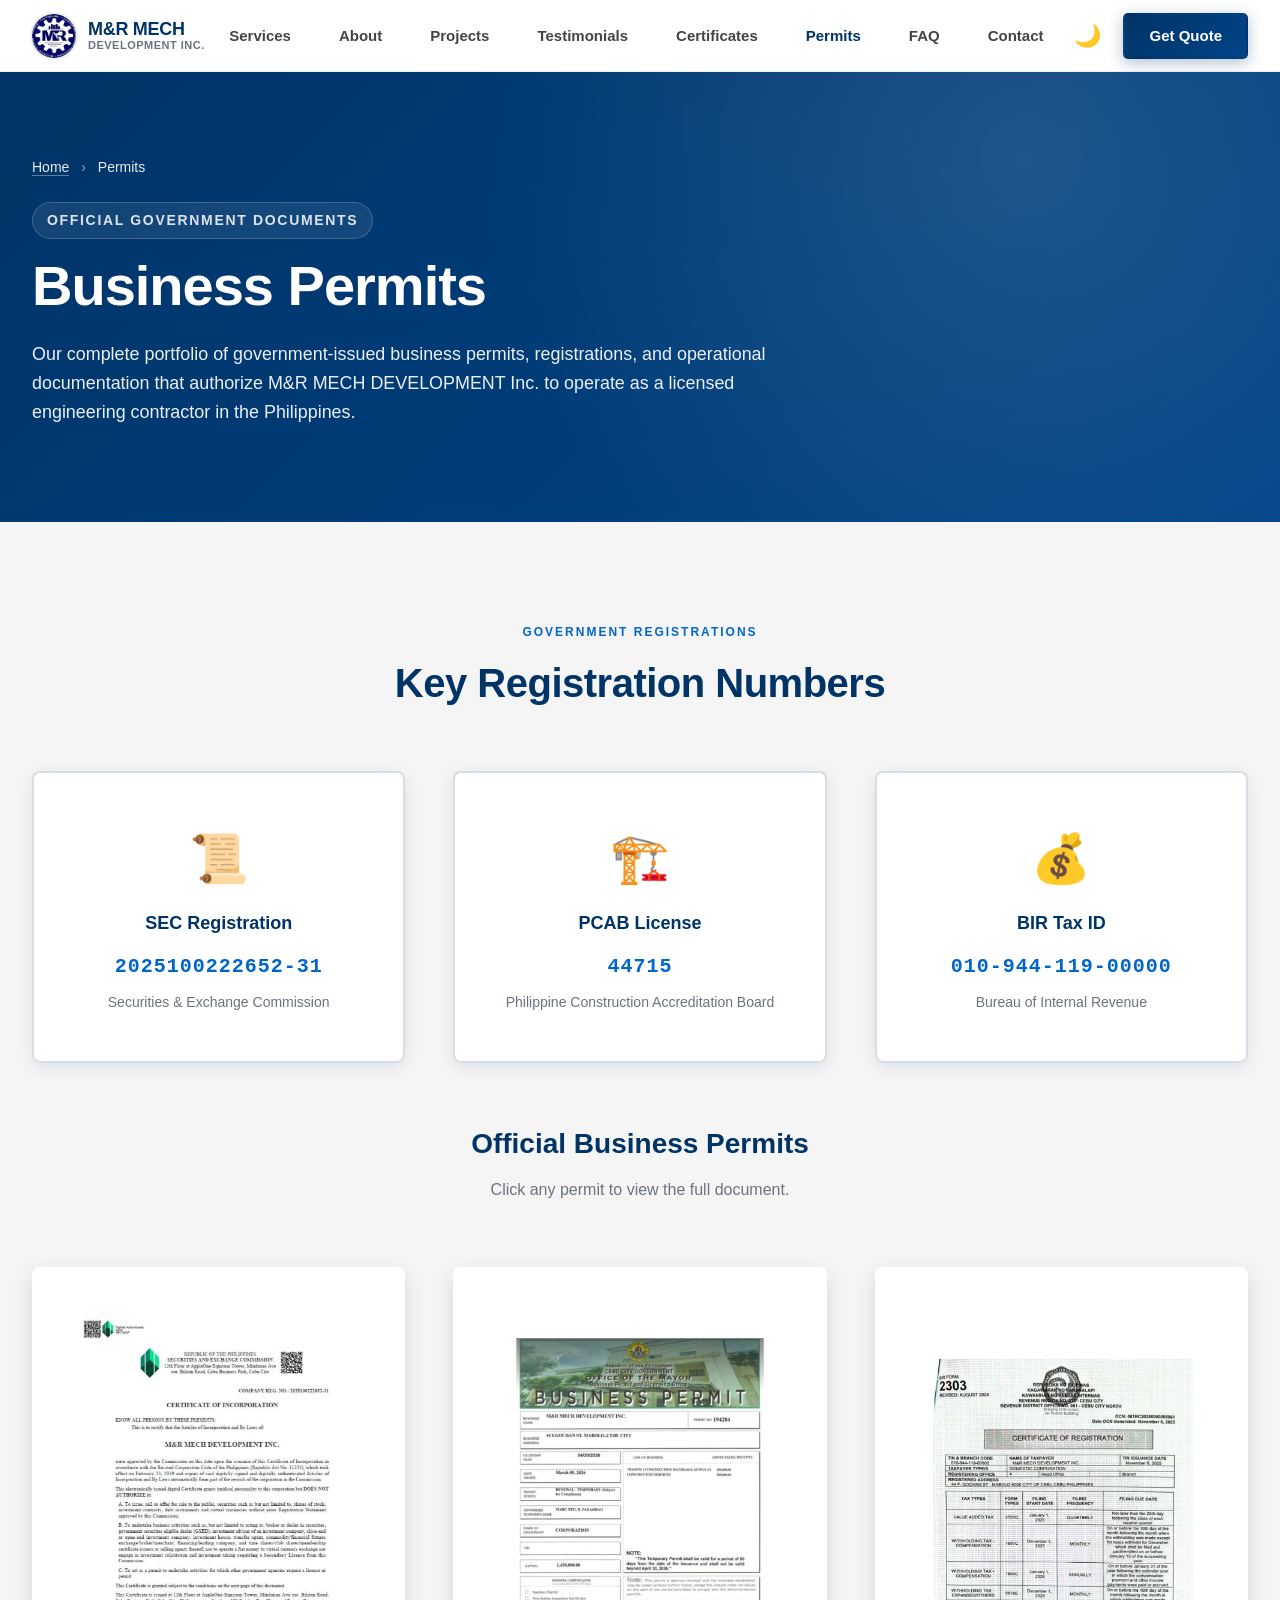
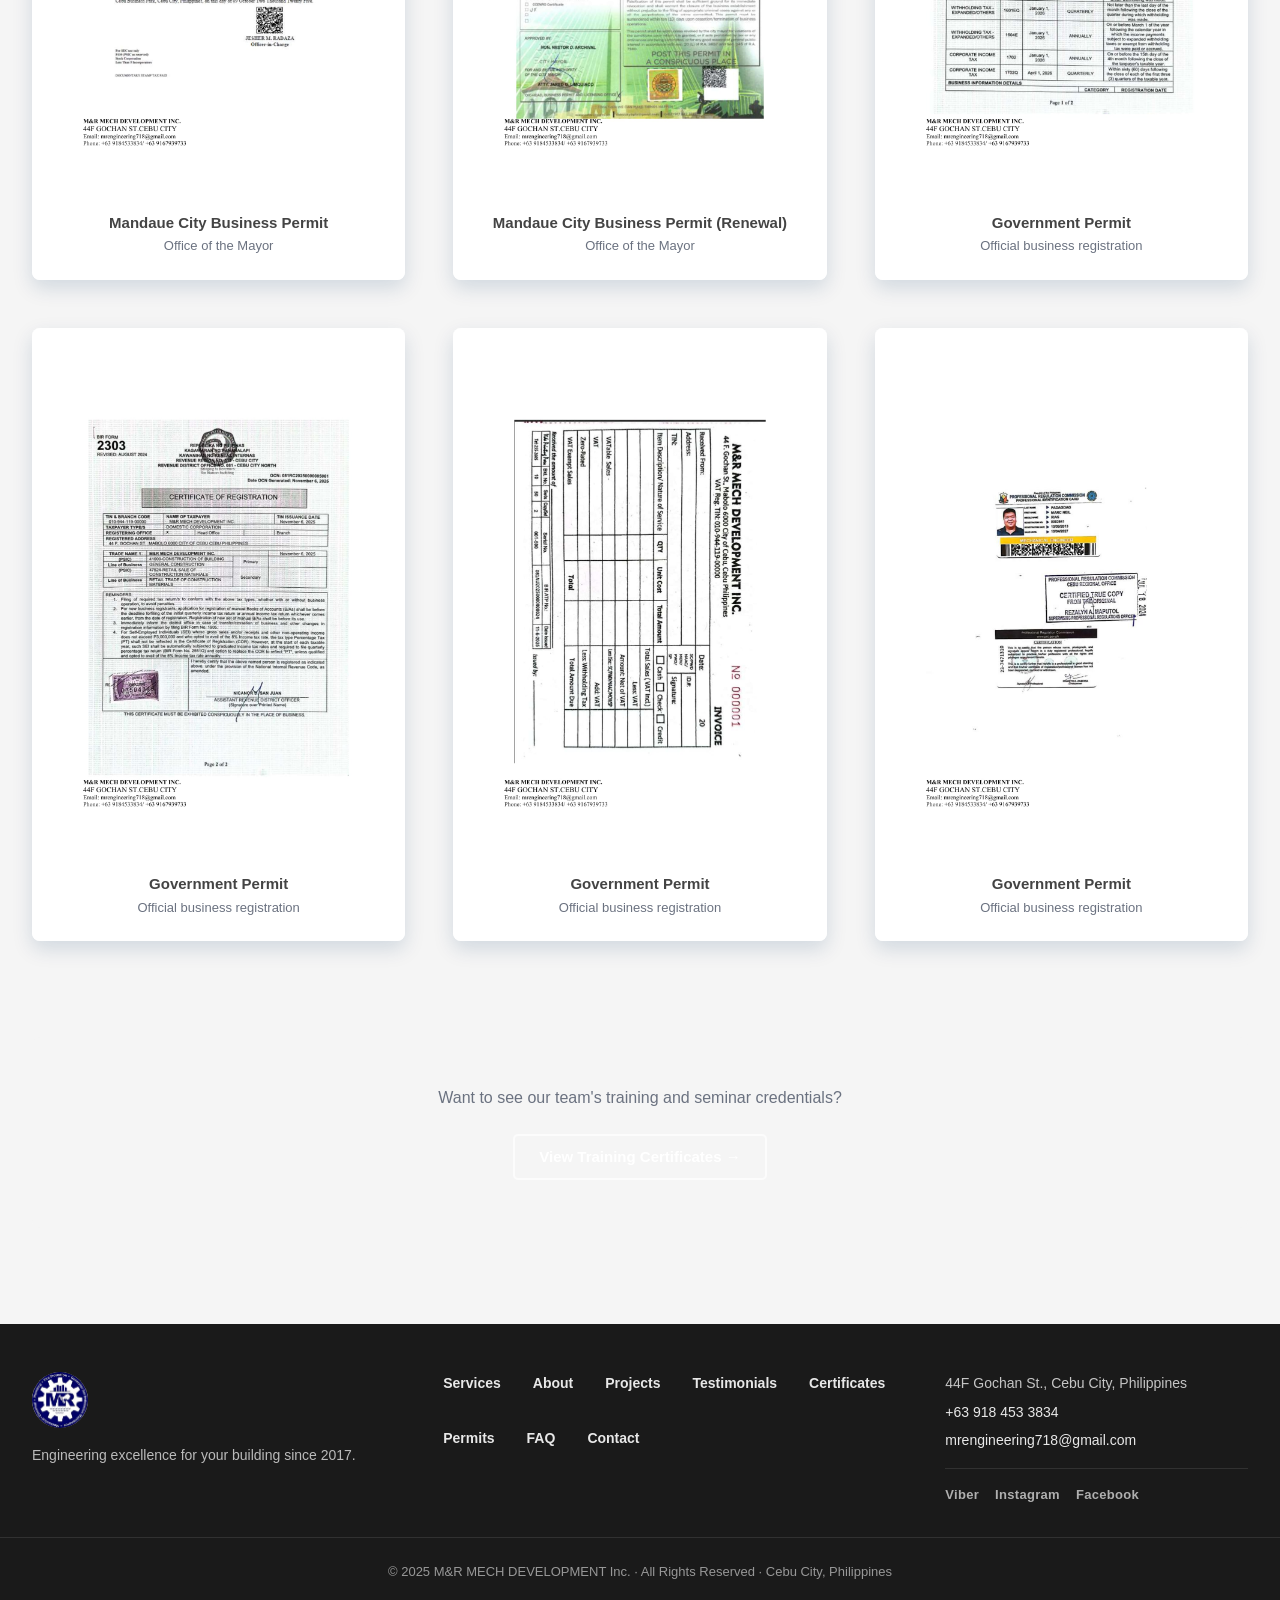
==== permits.html @ e43847b6 "Split Certificates and Permits into dedicated pages New pages: - certificates.html: full gallery of " ====
<!doctype html>
<html lang="en">
  <head>
    <meta charset="utf-8" />
    <meta name="viewport" content="width=device-width, initial-scale=1, viewport-fit=cover" />
    <title>Business Permits — M&amp;R MECH DEVELOPMENT Inc.</title>
    <meta name="description" content="Official business permits and government documentation for M&R MECH DEVELOPMENT Inc. — Mandaue City Business Permit, BIR registration, SEC certificate, and PCAB license." />
    <meta name="theme-color" content="#003366" />
    <link rel="icon" type="image/jpeg" href="assets/images/logo.jpg" />
    <link rel="stylesheet" href="assets/css/styles.css" />
  </head>
  <body>
    <a class="skip-link" href="#main">Skip to content</a>

    <div class="scroll-progress" id="scrollProgress" aria-hidden="true"></div>

    <header class="site-header" id="siteHeader">
      <div class="header-inner">
        <a class="brand" href="index.html" aria-label="M&R Mechanical Development Inc. — home">
          <img src="assets/images/logo.jpg" alt="M&R Mechanical Development Inc. logo" class="brand-logo" />
          <span class="brand-text">
            <span class="brand-name">M&amp;R MECH</span>
            <span class="brand-tag">Development Inc.</span>
          </span>
        </a>

        <nav class="nav" id="siteNav" aria-label="Primary">
          <a href="index.html#services">Services</a>
          <a href="index.html#about">About</a>
          <a href="index.html#projects">Projects</a>
          <a href="index.html#testimonials">Testimonials</a>
          <a href="certificates.html">Certificates</a>
          <a href="permits.html" class="is-active" aria-current="page">Permits</a>
          <a href="index.html#faq">FAQ</a>
          <a href="index.html#contact">Contact</a>
        </nav>

        <div class="header-actions">
          <button class="theme-toggle" id="themeToggle" type="button" aria-label="Toggle dark mode" title="Toggle theme">
            <span class="theme-icon" aria-hidden="true">🌙</span>
          </button>
          <a href="index.html#contact" class="btn btn-primary btn-cta-header">Get Quote</a>
          <button class="hamburger" id="hamburger" type="button" aria-label="Open menu" aria-expanded="false" aria-controls="siteNav">
            <span></span><span></span><span></span>
          </button>
        </div>
      </div>
    </header>

    <main id="main">
      <!-- ============ PAGE HERO ============ -->
      <section class="page-hero">
        <div class="container">
          <nav class="breadcrumbs reveal" aria-label="Breadcrumb">
            <a href="index.html">Home</a> <span aria-hidden="true">›</span> <span>Permits</span>
          </nav>
          <p class="eyebrow reveal" data-delay="100">Official Government Documents</p>
          <h1 class="page-hero-title reveal" data-delay="200">Business Permits</h1>
          <p class="page-hero-sub reveal" data-delay="300">
            Our complete portfolio of government-issued business permits, registrations, and operational
            documentation that authorize M&amp;R MECH DEVELOPMENT Inc. to operate as a licensed engineering
            contractor in the Philippines.
          </p>
        </div>
      </section>

      <!-- ============ REGISTRATION HIGHLIGHTS ============ -->
      <section class="section section-credentials">
        <div class="container">
          <header class="section-head reveal">
            <span class="section-eyebrow">Government Registrations</span>
            <h2>Key Registration Numbers</h2>
          </header>

          <div class="credentials-highlight reveal">
            <div class="cred-card cred-card-sec">
              <div class="cred-icon">📜</div>
              <h3>SEC Registration</h3>
              <p class="cred-number">2025100222652-31</p>
              <p class="cred-label">Securities &amp; Exchange Commission</p>
            </div>
            <div class="cred-card cred-card-pcab">
              <div class="cred-icon">🏗️</div>
              <h3>PCAB License</h3>
              <p class="cred-number">44715</p>
              <p class="cred-label">Philippine Construction Accreditation Board</p>
            </div>
            <div class="cred-card cred-card-tin">
              <div class="cred-icon">💰</div>
              <h3>BIR Tax ID</h3>
              <p class="cred-number">010-944-119-00000</p>
              <p class="cred-label">Bureau of Internal Revenue</p>
            </div>
          </div>

          <!-- PERMITS GALLERY -->
          <header class="section-subhead reveal" data-delay="100">
            <h3>Official Business Permits</h3>
            <p>Click any permit to view the full document.</p>
          </header>

          <div class="grid grid-3 certificates-grid reveal" data-delay="200">
            <article class="cert-item">
              <div class="cert-image-wrap">
                <a href="assets/images/permits/permit-01.jpg" target="_blank" rel="noopener">
                  <img src="assets/images/permits/permit-01.jpg" alt="Mandaue City Business Permit — Office of the Mayor" loading="lazy" />
                </a>
              </div>
              <div class="cert-meta">
                <h3>Mandaue City Business Permit</h3>
                <p>Office of the Mayor</p>
              </div>
            </article>

            <article class="cert-item">
              <div class="cert-image-wrap">
                <a href="assets/images/permits/permit-02.jpg" target="_blank" rel="noopener">
                  <img src="assets/images/permits/permit-02.jpg" alt="Mandaue City Business Permit — annual renewal" loading="lazy" />
                </a>
              </div>
              <div class="cert-meta">
                <h3>Mandaue City Business Permit (Renewal)</h3>
                <p>Office of the Mayor</p>
              </div>
            </article>

            <article class="cert-item">
              <div class="cert-image-wrap">
                <a href="assets/images/permits/permit-03.jpg" target="_blank" rel="noopener">
                  <img src="assets/images/permits/permit-03.jpg" alt="Government-issued business permit / registration" loading="lazy" />
                </a>
              </div>
              <div class="cert-meta">
                <h3>Government Permit</h3>
                <p>Official business registration</p>
              </div>
            </article>

            <article class="cert-item">
              <div class="cert-image-wrap">
                <a href="assets/images/permits/permit-04.jpg" target="_blank" rel="noopener">
                  <img src="assets/images/permits/permit-04.jpg" alt="Government-issued business permit / registration" loading="lazy" />
                </a>
              </div>
              <div class="cert-meta">
                <h3>Government Permit</h3>
                <p>Official business registration</p>
              </div>
            </article>

            <article class="cert-item">
              <div class="cert-image-wrap">
                <a href="assets/images/permits/permit-05.jpg" target="_blank" rel="noopener">
                  <img src="assets/images/permits/permit-05.jpg" alt="Government-issued business permit / registration" loading="lazy" />
                </a>
              </div>
              <div class="cert-meta">
                <h3>Government Permit</h3>
                <p>Official business registration</p>
              </div>
            </article>

            <article class="cert-item">
              <div class="cert-image-wrap">
                <a href="assets/images/permits/permit-06.jpg" target="_blank" rel="noopener">
                  <img src="assets/images/permits/permit-06.jpg" alt="Government-issued business permit / registration" loading="lazy" />
                </a>
              </div>
              <div class="cert-meta">
                <h3>Government Permit</h3>
                <p>Official business registration</p>
              </div>
            </article>
          </div>

          <!-- See also: Certificates -->
          <div class="cred-see-also reveal" data-delay="200">
            <p>Want to see our team's training and seminar credentials?</p>
            <a href="certificates.html" class="btn btn-secondary-outline">View Training Certificates →</a>
          </div>
        </div>
      </section>
    </main>

    <footer class="site-footer">
      <div class="container footer-inner">
        <div class="footer-brand">
          <img src="assets/images/logo.jpg" alt="M&R MECH DEVELOPMENT Inc." />
          <p>Engineering excellence for your building since 2017.</p>
        </div>
        <nav class="footer-nav" aria-label="Footer">
          <a href="index.html#services">Services</a>
          <a href="index.html#about">About</a>
          <a href="index.html#projects">Projects</a>
          <a href="index.html#testimonials">Testimonials</a>
          <a href="certificates.html">Certificates</a>
          <a href="permits.html">Permits</a>
          <a href="index.html#faq">FAQ</a>
          <a href="index.html#contact">Contact</a>
        </nav>
        <div class="footer-contact">
          <p>44F Gochan St., Cebu City, Philippines</p>
          <p><a href="tel:+639184533834">+63 918 453 3834</a></p>
          <p><a href="mailto:mrengineering718@gmail.com">mrengineering718@gmail.com</a></p>
          <div class="footer-social">
            <a href="viber://chat?number=+639184533834" title="Viber">Viber</a>
            <a href="https://www.instagram.com/macpadags?igsh=aWNiNGdxbXlyYW5l" target="_blank" rel="noopener noreferrer" title="Instagram">Instagram</a>
            <a href="https://www.facebook.com/share/18k6R7UDJx/" target="_blank" rel="noopener noreferrer" title="Facebook">Facebook</a>
          </div>
        </div>
      </div>
      <div class="footer-bottom">
        <p>© 2025 M&amp;R MECH DEVELOPMENT Inc. · All Rights Reserved · Cebu City, Philippines</p>
      </div>
    </footer>

    <button class="back-to-top" id="backToTop" type="button" aria-label="Back to top">↑</button>

    <script src="assets/js/script.js" defer></script>
  </body>
</html>
---- assets/css/styles.css ----
/* ============================================================
   M&R MECH DEVELOPMENT INC. — Design System Stylesheet
   Color, type, spacing, components per official spec
   ============================================================ */

:root {
  /* Color palette */
  --c-primary: #003366;
  --c-secondary: #004488;
  --c-accent: #0066cc;
  --c-light-blue: #e6f2ff;
  --c-white: #ffffff;
  --c-light-gray: #f5f5f5;
  --c-text: #444444;
  --c-text-muted: #6b7280;
  --c-dark: #1a1a1a;
  --c-success: #28a745;
  --c-warning: #ffc107;
  --c-danger: #dc3545;

  /* Surfaces */
  --bg-body: var(--c-white);
  --bg-surface: var(--c-white);
  --bg-alt: var(--c-light-gray);
  --bg-tinted: var(--c-light-blue);
  --fg-text: var(--c-text);
  --fg-heading: var(--c-primary);
  --border-soft: rgba(0, 51, 102, 0.08);
  --border-mid: rgba(0, 51, 102, 0.16);

  /* Gradient */
  --grad-primary: linear-gradient(135deg, var(--c-primary) 0%, var(--c-secondary) 100%);
  --grad-accent: linear-gradient(135deg, var(--c-accent) 0%, var(--c-primary) 100%);
  --grad-light: linear-gradient(135deg, var(--c-light-blue) 0%, #ffffff 100%);

  /* Spacing scale (4px base) */
  --sp-xs: 4px;
  --sp-sm: 8px;
  --sp-md: 16px;
  --sp-lg: 24px;
  --sp-xl: 32px;
  --sp-2xl: 48px;
  --sp-3xl: 64px;
  --sp-4xl: 96px;

  /* Shadows */
  --sh-subtle: 0 4px 15px rgba(0, 51, 102, 0.10);
  --sh-medium: 0 8px 20px rgba(0, 51, 102, 0.15);
  --sh-elevated: 0 12px 30px rgba(0, 51, 102, 0.20);

  /* Radius */
  --r-btn: 5px;
  --r-card: 8px;
  --r-input: 5px;
  --r-pill: 999px;

  /* Type */
  --font-sans: "Segoe UI", -apple-system, BlinkMacSystemFont, "Helvetica Neue", Helvetica, Arial, sans-serif;

  /* Layout */
  --container-max: 1400px;
  --container-narrow: 1000px;
  --header-h: 72px;

  /* Motion */
  --ease-fast: 200ms ease;
  --ease-base: 300ms ease;
  --ease-smooth: 400ms cubic-bezier(0.34, 1.56, 0.64, 1);
  --ease-slow: 600ms ease-out;
}

/* Dark mode */
:root[data-theme="dark"] {
  --bg-body: #0d0f12;
  --bg-surface: #15181d;
  --bg-alt: #1a1d23;
  --bg-tinted: rgba(0, 102, 204, 0.10);
  --fg-text: #d1d5db;
  --fg-heading: #e6f2ff;
  --c-text: #d1d5db;
  --c-text-muted: #9ca3af;
  --border-soft: rgba(255, 255, 255, 0.06);
  --border-mid: rgba(255, 255, 255, 0.12);
  --sh-subtle: 0 4px 15px rgba(0, 0, 0, 0.40);
  --sh-medium: 0 8px 20px rgba(0, 0, 0, 0.45);
  --sh-elevated: 0 12px 30px rgba(0, 0, 0, 0.55);
  --grad-light: linear-gradient(135deg, rgba(0, 102, 204, 0.12) 0%, #15181d 100%);
}

/* ============================================================
   RESET & BASE
   ============================================================ */
*, *::before, *::after { box-sizing: border-box; }
html { scroll-behavior: smooth; -webkit-text-size-adjust: 100%; }
body {
  margin: 0;
  font-family: var(--font-sans);
  font-size: 16px;
  line-height: 1.6;
  color: var(--fg-text);
  background: var(--bg-body);
  -webkit-font-smoothing: antialiased;
  text-rendering: optimizeLegibility;
  transition: background-color var(--ease-base), color var(--ease-base);
}

img { max-width: 100%; height: auto; display: block; }
a { color: var(--c-accent); text-decoration: none; transition: color var(--ease-base); }
a:hover { color: var(--c-primary); }
:root[data-theme="dark"] a:hover { color: var(--c-light-blue); }

h1, h2, h3, h4 {
  color: var(--fg-heading);
  margin: 0 0 var(--sp-md);
  font-weight: 800;
  line-height: 1.2;
}
h1 { font-size: clamp(36px, 6vw, 56px); font-weight: 900; letter-spacing: -1px; line-height: 1.1; }
h2 { font-size: clamp(28px, 4vw, 40px); font-weight: 900; letter-spacing: -0.5px; }
h3 { font-size: 24px; font-weight: 800; }
h4 { font-size: 20px; font-weight: 700; }
p { margin: 0 0 var(--sp-md); }

/* Accessibility */
.skip-link {
  position: absolute; top: -100px; left: 0; padding: 12px 18px;
  background: var(--c-primary); color: #fff; z-index: 10000;
  border-radius: 0 0 5px 0; font-weight: 700;
}
.skip-link:focus { top: 0; color: #fff; }
:focus-visible { outline: 3px solid var(--c-accent); outline-offset: 2px; border-radius: 4px; }

.container {
  max-width: var(--container-max);
  margin: 0 auto;
  padding: 0 var(--sp-xl);
}
.container-narrow { max-width: var(--container-narrow); }

.section {
  padding: clamp(64px, 10vw, 100px) 0;
  background: var(--bg-surface);
}
.section-services, .section-projects, .section-faq { background: var(--bg-alt); }

.section-head {
  text-align: center;
  max-width: 720px;
  margin: 0 auto var(--sp-3xl);
}
.section-head p { color: var(--c-text-muted); font-size: 18px; }
.section-head-light, .section-head-light p { color: rgba(255, 255, 255, 0.95); }
.section-head-light h2 { color: #fff; }

.section-eyebrow {
  display: inline-block;
  font-size: 12px;
  font-weight: 700;
  letter-spacing: 2px;
  text-transform: uppercase;
  color: var(--c-accent);
  margin-bottom: var(--sp-md);
}
.section-head-light .section-eyebrow { color: var(--c-light-blue); }

.eyebrow {
  display: inline-block;
  font-size: 13px;
  font-weight: 700;
  letter-spacing: 2px;
  text-transform: uppercase;
  color: var(--c-light-blue);
  background: rgba(255, 255, 255, 0.08);
  padding: 6px 14px;
  border-radius: var(--r-pill);
  border: 1px solid rgba(255, 255, 255, 0.18);
  margin-bottom: var(--sp-lg);
}

/* ============================================================
   SCROLL PROGRESS BAR
   ============================================================ */
.scroll-progress {
  position: fixed;
  top: 0; left: 0;
  height: 4px;
  width: 0;
  background: linear-gradient(90deg, var(--c-accent), var(--c-primary));
  z-index: 9999;
  transition: width 100ms linear;
  pointer-events: none;
}

/* ============================================================
   HEADER
   ============================================================ */
.site-header {
  position: fixed;
  top: 0; left: 0; right: 0;
  height: var(--header-h);
  background: var(--bg-surface);
  border-bottom: 1px solid var(--border-soft);
  z-index: 1000;
  transition: box-shadow var(--ease-base), background-color var(--ease-base);
  animation: slideDown 600ms ease-out;
}
.site-header.scrolled { box-shadow: var(--sh-subtle); }

.header-inner {
  max-width: var(--container-max);
  height: 100%;
  margin: 0 auto;
  padding: 0 var(--sp-xl);
  display: flex;
  align-items: center;
  justify-content: space-between;
  gap: var(--sp-lg);
}

.brand {
  display: flex;
  align-items: center;
  gap: 12px;
  color: var(--fg-heading);
  font-weight: 800;
  transition: transform var(--ease-base);
}
.brand:hover { transform: translateX(2px); color: var(--c-accent); }
.brand-logo {
  width: 44px; height: 44px;
  border-radius: 50%;
  object-fit: cover;
  background: var(--c-primary);
  box-shadow: 0 0 0 2px var(--border-soft);
}
.brand-text { display: flex; flex-direction: column; line-height: 1.1; }
.brand-name { font-size: 18px; font-weight: 900; letter-spacing: -0.3px; }
.brand-tag { font-size: 11px; font-weight: 600; color: var(--c-text-muted); letter-spacing: 0.5px; text-transform: uppercase; }

.nav {
  display: flex;
  gap: var(--sp-2xl);
  margin-left: auto;
}
.nav a {
  position: relative;
  font-size: 15px;
  font-weight: 600;
  color: var(--fg-text);
  padding: 6px 0;
}
.nav a::after {
  content: "";
  position: absolute;
  left: 0; bottom: 0;
  width: 0; height: 2px;
  background: var(--c-accent);
  transition: width var(--ease-base);
}
.nav a:hover, .nav a.active { color: var(--c-accent); }
.nav a:hover::after, .nav a.active::after { width: 100%; }

.header-actions {
  display: flex;
  align-items: center;
  gap: var(--sp-md);
}
.theme-toggle {
  background: transparent;
  border: 0;
  color: var(--fg-text);
  font-size: 22px;
  width: 40px; height: 40px;
  border-radius: 50%;
  cursor: pointer;
  display: grid;
  place-items: center;
  transition: background-color var(--ease-base), transform var(--ease-base);
}
.theme-toggle:hover { background: var(--bg-alt); transform: rotate(20deg); color: var(--c-accent); }
.btn-cta-header { padding: 10px 18px; font-size: 14px; }

.hamburger {
  display: none;
  width: 40px; height: 40px;
  border: 0;
  background: transparent;
  cursor: pointer;
  flex-direction: column;
  justify-content: center;
  align-items: center;
  gap: 5px;
}
.hamburger span {
  display: block;
  width: 22px; height: 2px;
  background: var(--fg-heading);
  transition: all var(--ease-base);
}
.hamburger[aria-expanded="true"] span:nth-child(1) { transform: translateY(7px) rotate(45deg); }
.hamburger[aria-expanded="true"] span:nth-child(2) { opacity: 0; }
.hamburger[aria-expanded="true"] span:nth-child(3) { transform: translateY(-7px) rotate(-45deg); }

/* ============================================================
   BUTTONS
   ============================================================ */
.btn {
  display: inline-flex;
  align-items: center;
  justify-content: center;
  gap: 8px;
  padding: 12px 24px;
  font-size: 15px;
  font-weight: 700;
  font-family: inherit;
  border-radius: var(--r-btn);
  cursor: pointer;
  border: 2px solid transparent;
  text-align: center;
  transition: transform var(--ease-base), box-shadow var(--ease-base), background-color var(--ease-base), color var(--ease-base);
  text-decoration: none;
  line-height: 1.2;
}
.btn:disabled { opacity: 0.6; cursor: not-allowed; }
.btn-block { width: 100%; padding: 14px; font-size: 16px; }

.btn-primary {
  background: var(--grad-primary);
  color: #fff;
  box-shadow: 0 4px 15px rgba(0, 51, 102, 0.30);
}
.btn-primary:hover { transform: translateY(-2px); box-shadow: 0 8px 24px rgba(0, 51, 102, 0.40); color: #fff; }

.btn-primary-inverse {
  background: #fff;
  color: var(--c-primary);
  box-shadow: 0 4px 15px rgba(0, 0, 0, 0.18);
}
.btn-primary-inverse:hover { transform: translateY(-2px); box-shadow: 0 8px 24px rgba(0, 0, 0, 0.25); color: var(--c-primary); }

.btn-secondary-outline {
  background: transparent;
  color: #fff;
  border-color: rgba(255, 255, 255, 0.7);
}
.btn-secondary-outline:hover { background: #fff; color: var(--c-primary); transform: translateY(-2px); }

.btn-ghost {
  background: transparent;
  color: var(--c-accent);
  border-color: var(--c-accent);
}
.btn-ghost:hover { background: var(--c-accent); color: #fff; }

/* ============================================================
   HERO
   ============================================================ */
.hero {
  position: relative;
  min-height: 100vh;
  display: flex;
  align-items: center;
  padding: calc(var(--header-h) + 80px) 0 96px;
  color: #fff;
  overflow: hidden;
  isolation: isolate;
}
.hero-video {
  position: absolute; inset: 0;
  width: 100%; height: 100%;
  object-fit: cover;
  z-index: -3;
  pointer-events: none;
}
.hero-bg {
  position: absolute; inset: 0;
  background: linear-gradient(
    150deg,
    rgba(0, 33, 102, 0.62) 0%,
    rgba(0, 18, 60, 0.60) 100%
  );
  z-index: -2;
}
.hero-bg::before, .hero-bg::after {
  content: "";
  position: absolute;
  border-radius: 50%;
  filter: blur(80px);
  opacity: 0.55;
  z-index: -1;
}
.hero-bg::before {
  width: 600px; height: 600px;
  background: radial-gradient(circle, rgba(0, 102, 204, 0.65), transparent 70%);
  top: -150px; right: -150px;
  animation: floatA 18s ease-in-out infinite;
}
.hero-bg::after {
  width: 700px; height: 700px;
  background: radial-gradient(circle, rgba(0, 102, 204, 0.45), transparent 70%);
  bottom: -200px; left: -200px;
  animation: floatB 22s ease-in-out infinite;
}
.hero-inner { position: relative; text-align: center; max-width: 900px; }
.hero-title {
  color: #fff;
  margin-bottom: var(--sp-lg);
  text-shadow: 0 2px 30px rgba(0, 0, 0, 0.25);
}
.hero-logo-wrap {
  display: flex;
  justify-content: center;
  margin: var(--sp-lg) 0 var(--sp-xl);
}
.hero-logo {
  width: 140px;
  height: 140px;
  border-radius: 50%;
  object-fit: cover;
  background: #fff;
  padding: 8px;
  box-shadow:
    0 0 0 4px rgba(255, 255, 255, 0.18),
    0 18px 40px rgba(0, 0, 0, 0.35);
  transition: transform var(--ease-base);
}
.hero-logo:hover { transform: scale(1.04) rotate(-3deg); }

.hero-subtitle {
  font-size: clamp(16px, 2vw, 20px);
  font-weight: 300;
  color: rgba(255, 255, 255, 0.95);
  max-width: 700px;
  margin: 0 auto var(--sp-2xl);
  line-height: 1.6;
}
.hero-ctas {
  display: flex;
  gap: var(--sp-lg);
  justify-content: center;
  flex-wrap: wrap;
  margin-bottom: var(--sp-3xl);
}
.hero-stats {
  display: grid;
  grid-template-columns: repeat(4, 1fr);
  gap: var(--sp-lg);
  max-width: 720px;
  margin: 0 auto;
}
.hero-stats > div {
  display: flex;
  flex-direction: column;
  align-items: center;
  padding: var(--sp-md);
  border-left: 1px solid rgba(255, 255, 255, 0.18);
}
.hero-stats > div:first-child { border-left: 0; }
.hero-stats strong { font-size: clamp(24px, 4vw, 40px); font-weight: 900; color: #fff; line-height: 1; }
.hero-stats span { font-size: 12px; font-weight: 600; letter-spacing: 1.5px; text-transform: uppercase; color: rgba(255, 255, 255, 0.85); margin-top: 6px; }

/* ============================================================
   GRID
   ============================================================ */
.grid { display: grid; gap: var(--sp-xl); }
.grid-2 { grid-template-columns: repeat(2, 1fr); }
.grid-3 { grid-template-columns: repeat(3, 1fr); }
.grid-4 { grid-template-columns: repeat(4, 1fr); }

/* ============================================================
   SERVICE CARD
   ============================================================ */
.service-card {
  background: var(--bg-surface);
  padding: var(--sp-2xl) var(--sp-xl);
  border-radius: var(--r-card);
  border: 1px solid var(--border-soft);
  box-shadow: var(--sh-subtle);
  transition: transform var(--ease-base), box-shadow var(--ease-base), border-color var(--ease-base);
  position: relative;
  display: flex;
  flex-direction: column;
  overflow: hidden;
}
.service-card:hover {
  transform: translateY(-10px);
  box-shadow: var(--sh-elevated);
  border-color: var(--service-color, var(--c-accent));
}

/* Background image layer — fades in on hover at low opacity so text stays readable */
.card-bg-img {
  position: absolute;
  inset: 0;
  background-image: var(--card-img);
  background-size: cover;
  background-position: center;
  opacity: 0;
  transition: opacity 500ms ease, transform 500ms ease;
  transform: scale(1.06);
  z-index: 0;
  pointer-events: none;
}
.service-card:hover .card-bg-img {
  opacity: 0.60;
  transform: scale(1.0);
}

/* Dark gradient overlay — sits above image, below text on hover */
.service-card::after {
  content: "";
  position: absolute; inset: 0;
  background: linear-gradient(160deg, rgba(0, 10, 35, 0.50) 0%, rgba(0, 18, 55, 0.65) 100%);
  opacity: 0;
  transition: opacity 500ms ease;
  z-index: 0;
  pointer-events: none;
  border-radius: inherit;
}
.service-card:hover::after { opacity: 1; }

/* Keep all card content above both image and overlay */
.service-card > *:not(.card-bg-img) {
  position: relative;
  z-index: 1;
}

/* Text colour transitions */
.service-card h3,
.service-card p { transition: color 400ms ease; }
.service-card .service-tag {
  transition: color 400ms ease, background 400ms ease;
}

/* White text on hover */
.service-card:hover h3,
.service-card:hover p { color: #fff; }
.service-card:hover .service-tag {
  color: #fff;
  background: rgba(255, 255, 255, 0.18);
}

/* Per-card background images — paths relative to this CSS file */
.sc-ac    .card-bg-img { background-image: url('../images/services/ac.png'); }
.sc-elec  .card-bg-img { background-image: url('../images/services/electrical.png'); }
.sc-fire  .card-bg-img { background-image: url('../images/services/fire.png'); }
.sc-mech  .card-bg-img { background-image: url('../images/services/mechanical.png'); }
.sc-plumb .card-bg-img { background-image: url('../images/services/plumbing.png'); }
.sc-gen   .card-bg-img { background-image: url('../images/services/generator.png'); }
.service-icon-wrap {
  width: 58px; height: 58px;
  border-radius: 14px;
  background: var(--service-color, var(--c-accent));
  display: grid;
  place-items: center;
  margin-bottom: var(--sp-xl);
  flex-shrink: 0;
  box-shadow: 0 6px 18px rgba(0, 0, 0, 0.18);
  transition: transform var(--ease-smooth), box-shadow var(--ease-base);
}
.service-card:hover .service-icon-wrap {
  transform: scale(1.12) translateY(-2px);
  box-shadow: 0 10px 26px rgba(0, 0, 0, 0.26);
}
.service-svg {
  width: 28px; height: 28px;
  color: #fff;
  display: block;
  flex-shrink: 0;
}
.service-card h3 { margin-bottom: var(--sp-sm); font-size: 20px; }
.service-card p { color: var(--c-text-muted); line-height: 1.7; font-size: 15px; flex: 1; }
.service-tag {
  display: inline-block;
  margin-top: var(--sp-md);
  font-size: 11px;
  font-weight: 700;
  letter-spacing: 1px;
  text-transform: uppercase;
  color: var(--service-color, var(--c-accent));
  background: var(--bg-tinted);
  padding: 4px 10px;
  border-radius: var(--r-pill);
  align-self: flex-start;
}

/* ============================================================
   ABOUT
   ============================================================ */
.about-grid {
  display: grid;
  grid-template-columns: 1.2fr 1fr;
  gap: var(--sp-3xl);
  align-items: center;
}
.about-content p { color: var(--c-text-muted); font-size: 16px; line-height: 1.8; }
.stat-grid {
  display: grid;
  grid-template-columns: repeat(2, 1fr);
  gap: var(--sp-md);
  margin: var(--sp-2xl) 0;
}
.stat-box {
  background: var(--grad-light);
  padding: var(--sp-xl);
  border-radius: var(--r-card);
  border: 1px solid var(--border-soft);
  text-align: center;
  transition: transform var(--ease-base), box-shadow var(--ease-base);
}
.stat-box:hover { transform: translateY(-5px); box-shadow: var(--sh-medium); }
.stat-box strong { display: block; font-size: 40px; font-weight: 900; color: var(--c-accent); line-height: 1; }
.stat-box span { display: block; margin-top: 6px; font-size: 14px; font-weight: 600; color: var(--c-text-muted); }

.founder-card {
  background: var(--grad-primary);
  color: #fff;
  padding: var(--sp-xl);
  border-radius: var(--r-card);
  box-shadow: var(--sh-medium);
}
.founder-card .founder-label { font-size: 11px; letter-spacing: 2px; text-transform: uppercase; opacity: 0.85; }
.founder-card h3 { color: #fff; margin: 6px 0 8px; font-size: 22px; font-weight: 900; }
.founder-card p { color: rgba(255, 255, 255, 0.92); font-size: 14px; line-height: 1.7; margin: 0; }

.about-media-card {
  /* Gradient fallback if video can't load */
  background: var(--grad-accent);
  border-radius: var(--r-card);
  aspect-ratio: 4 / 5;
  display: flex;
  flex-direction: column;
  justify-content: flex-end;   /* pin content to bottom */
  color: #fff;
  padding: 0;                  /* padding handled by .amc-content */
  box-shadow: var(--sh-elevated);
  position: relative;
  overflow: hidden;
}

/* Background video */
.amc-video {
  position: absolute; inset: 0;
  width: 100%; height: 100%;
  object-fit: cover;
  z-index: 0;
  pointer-events: none;
}

/* Dark blue gradient overlay — strong at bottom for readability */
.about-media-card::before {
  content: "";
  position: absolute; inset: 0;
  background: linear-gradient(
    to top,
    rgba(0, 10, 40, 0.93) 0%,
    rgba(0, 15, 55, 0.72) 40%,
    rgba(0, 10, 35, 0.35) 70%,
    transparent 100%
  );
  z-index: 1;
  pointer-events: none;
}

/* Subtle shimmer sweep over the video (very light) */
.about-media-card::after {
  content: "";
  position: absolute;
  top: -20%; left: 0;
  width: 100%; height: 140%;
  background: linear-gradient(
    110deg,
    transparent 30%,
    rgba(255, 255, 255, 0.04) 42%,
    rgba(255, 255, 255, 0.10) 50%,
    rgba(255, 255, 255, 0.04) 58%,
    transparent 70%
  );
  animation: shimmerSweep 8s linear infinite;
  animation-delay: 2s;
  z-index: 2;
  pointer-events: none;
}

/* Content wrapper — sits above video + overlays */
.amc-content {
  position: relative;
  z-index: 3;
  padding: var(--sp-xl) var(--sp-xl);
  display: flex;
  flex-direction: column;
  gap: var(--sp-lg);
  width: 100%;
}

/* Mute / unmute button */
.amc-mute-btn {
  position: absolute;
  top: 14px;
  right: 14px;
  z-index: 4;
  width: 42px;
  height: 42px;
  border-radius: 50%;
  background: rgba(0, 0, 0, 0.48);
  border: 1px solid rgba(255, 255, 255, 0.22);
  backdrop-filter: blur(8px);
  -webkit-backdrop-filter: blur(8px);
  color: #fff;
  cursor: pointer;
  display: grid;
  place-items: center;
  padding: 0;
  transition: background 0.25s ease, transform 0.2s ease, border-color 0.25s ease, box-shadow 0.25s ease;
}
.amc-mute-btn:hover {
  background: rgba(0, 55, 180, 0.70);
  border-color: rgba(255, 255, 255, 0.50);
  transform: scale(1.10);
  box-shadow: 0 0 18px rgba(0, 100, 255, 0.45);
}
.amc-mute-btn svg {
  width: 20px;
  height: 20px;
}
/* Show muted icon by default; swap on .is-unmuted */
.amc-mute-btn .icon-unmuted { display: none; }
.amc-mute-btn.is-unmuted .icon-muted   { display: none; }
.amc-mute-btn.is-unmuted .icon-unmuted { display: block; }

.amc-header {
  display: flex;
  flex-direction: column;
  align-items: center;
  text-align: center;
  gap: var(--sp-sm);
}
.amc-logo {
  width: 80px; height: 80px;
  border-radius: 50%;
  object-fit: cover;
  background: #fff;
  padding: 6px;
  box-shadow: 0 0 0 3px rgba(255, 255, 255, 0.25), 0 8px 24px rgba(0, 0, 0, 0.3);
  margin-bottom: 4px;
}
.amc-company {
  font-size: 18px;
  font-weight: 900;
  line-height: 1.25;
  margin: 0;
  letter-spacing: -0.3px;
}
.amc-role {
  font-size: 11px;
  font-weight: 700;
  letter-spacing: 1.5px;
  text-transform: uppercase;
  opacity: 0.8;
  margin: 0;
}
.amc-sep {
  height: 1px;
  background: rgba(255, 255, 255, 0.25);
}
.amc-list {
  list-style: none;
  margin: 0;
  padding: 0;
  display: flex;
  flex-direction: column;
  gap: 10px;
}
.amc-list li {
  display: flex;
  justify-content: space-between;
  align-items: baseline;
  gap: var(--sp-sm);
}
.amc-k {
  font-size: 11px;
  font-weight: 700;
  letter-spacing: 1px;
  text-transform: uppercase;
  opacity: 0.72;
  white-space: nowrap;
  flex-shrink: 0;
}
.amc-v {
  font-weight: 700;
  font-size: 13px;
  text-align: right;
}

/* ============================================================
   PROJECT CARD
   ============================================================ */
.project-card {
  background: var(--bg-surface);
  border-radius: var(--r-card);
  overflow: hidden;
  box-shadow: var(--sh-subtle);
  transition: transform var(--ease-base), box-shadow var(--ease-base);
  display: flex;
  flex-direction: column;
}
.project-card:hover { transform: translateY(-8px); box-shadow: var(--sh-elevated); }
.project-img {
  position: relative;
  width: 100%;
  aspect-ratio: 4 / 3;
  overflow: hidden;
  background: var(--bg-alt);
}
.project-img img {
  width: 100%;
  height: 100%;
  object-fit: cover;
  transition: transform 600ms ease;
}
.project-card:hover .project-img img { transform: scale(1.06); }
.project-img::after {
  content: "";
  position: absolute;
  top: 0; left: -100%;
  width: 100%; height: 100%;
  background: linear-gradient(90deg, transparent, rgba(255, 255, 255, 0.35), transparent);
  transition: left 600ms ease-in-out;
  pointer-events: none;
}
.project-card:hover .project-img::after { left: 100%; }
.project-info {
  padding: var(--sp-xl);
  display: flex;
  flex-direction: column;
  gap: 6px;
  flex: 1;
}
.project-cat {
  font-size: 11px;
  font-weight: 700;
  letter-spacing: 1.5px;
  text-transform: uppercase;
  color: var(--c-accent);
}
.project-info h3 { font-size: 19px; margin: 4px 0 4px; }
.project-loc { font-size: 13px; color: var(--c-text-muted); margin: 0 0 8px; font-weight: 600; }
.project-info p { font-size: 14px; color: var(--c-text-muted); line-height: 1.6; margin: 0; }
.project-client {
  margin-top: auto;
  padding-top: var(--sp-md);
  font-size: 12px;
  color: var(--c-accent);
  font-weight: 700;
  letter-spacing: 0.5px;
}

/* ============================================================
   TESTIMONIAL CARD
   ============================================================ */
.testimonial-card {
  background: var(--bg-alt);
  padding: var(--sp-xl);
  border-radius: var(--r-card);
  border-left: 4px solid var(--c-accent);
  transition: transform var(--ease-base), box-shadow var(--ease-base);
}
.testimonial-card:hover { transform: translateY(-5px); box-shadow: var(--sh-medium); }
.stars { color: var(--c-warning); font-size: 18px; letter-spacing: 2px; margin-bottom: var(--sp-md); }
.testimonial-card blockquote {
  font-size: 15px;
  font-style: italic;
  color: var(--c-text);
  line-height: 1.7;
  margin: 0 0 var(--sp-lg);
}
.testimonial-author { display: flex; align-items: center; gap: var(--sp-md); }
.testimonial-author strong { display: block; color: var(--fg-heading); font-size: 15px; font-weight: 800; }
.testimonial-author span { display: block; font-size: 13px; color: var(--c-text-muted); }
.avatar {
  width: 48px; height: 48px;
  border-radius: 50%;
  display: grid; place-items: center;
  font-weight: 800;
  color: #fff;
  font-size: 14px;
  letter-spacing: 0.5px;
}
.avatar-gradient { background: var(--grad-accent); }

/* ============================================================
   FAQ
   ============================================================ */
.faq-list { display: flex; flex-direction: column; gap: var(--sp-md); }
.faq-item {
  background: var(--bg-surface);
  border: 2px solid var(--border-soft);
  border-radius: var(--r-card);
  overflow: hidden;
  transition: border-color var(--ease-base), box-shadow var(--ease-base);
}
.faq-item[open] { border-color: var(--c-accent); box-shadow: var(--sh-subtle); }
.faq-item summary {
  list-style: none;
  cursor: pointer;
  padding: var(--sp-lg) var(--sp-xl);
  font-weight: 700;
  font-size: 16px;
  color: var(--fg-heading);
  display: flex;
  justify-content: space-between;
  align-items: center;
  gap: var(--sp-md);
  transition: background-color var(--ease-base), color var(--ease-base);
}
.faq-item summary::-webkit-details-marker { display: none; }
.faq-item summary::after {
  content: "▾";
  font-size: 18px;
  color: var(--c-accent);
  transition: transform var(--ease-base);
}
.faq-item[open] summary { background: var(--grad-primary); color: #fff; }
.faq-item[open] summary::after { color: #fff; transform: rotate(180deg); }
.faq-body { padding: var(--sp-lg) var(--sp-xl); background: var(--bg-alt); }
.faq-body p { margin: 0; color: var(--c-text); line-height: 1.7; font-size: 15px; }

/* ============================================================
   CERTIFICATIONS
   ============================================================ */
.cert-grid { gap: var(--sp-lg); }
.cert-badge {
  background: var(--grad-light);
  padding: var(--sp-xl);
  border-radius: var(--r-card);
  border: 2px solid var(--c-accent);
  text-align: center;
  transition: transform var(--ease-base), box-shadow var(--ease-base);
}
.cert-badge:hover { transform: translateY(-5px) scale(1.02); box-shadow: var(--sh-medium); }
.cert-icon {
  font-size: 40px;
  margin-bottom: var(--sp-md);
  color: var(--c-accent);
}
.cert-badge h4 { font-size: 17px; font-weight: 800; margin-bottom: 8px; color: var(--fg-heading); }
.cert-badge p { font-size: 13px; color: var(--c-text-muted); margin: 0; line-height: 1.5; }

/* ============================================================
   CONTACT
   ============================================================ */
.section-contact {
  background: var(--grad-primary);
  color: #fff;
}
.contact-grid {
  display: grid;
  grid-template-columns: 1fr 1.3fr;
  gap: var(--sp-3xl);
  align-items: start;
}
.contact-info {
  background: rgba(255, 255, 255, 0.08);
  border: 1px solid rgba(255, 255, 255, 0.18);
  padding: var(--sp-2xl);
  border-radius: var(--r-card);
  backdrop-filter: blur(10px);
  -webkit-backdrop-filter: blur(10px);
  transition: transform 350ms ease, box-shadow 350ms ease, border-color 350ms ease;
}
.contact-info:hover {
  transform: translateY(-6px);
  border-color: rgba(0, 140, 255, 0.55);
  box-shadow:
    0 0 0 1px rgba(0, 120, 255, 0.30),
    0 20px 50px rgba(0, 80, 200, 0.35),
    0 0 60px rgba(0, 100, 220, 0.15);
}

/* Individual row hover highlight */
.contact-item {
  border-radius: 8px;
  padding: var(--sp-sm) var(--sp-md);
  margin: 0 calc(-1 * var(--sp-md));
  transition: background var(--ease-base), transform var(--ease-base);
}
.contact-item:hover {
  background: rgba(255, 255, 255, 0.07);
  transform: translateX(5px);
}
.contact-item + .contact-item { margin-top: var(--sp-md); }
.contact-label {
  display: inline-block;
  font-size: 12px;
  font-weight: 700;
  letter-spacing: 1.5px;
  text-transform: uppercase;
  color: rgba(255, 255, 255, 0.85);
  margin-bottom: 6px;
}
.contact-item p { margin: 0; color: #fff; line-height: 1.6; }
.contact-item a {
  color: #fff;
  border-bottom: 1px solid rgba(255, 255, 255, 0.4);
  padding-bottom: 1px;
  transition: border-color var(--ease-base);
}
.contact-item a:hover { color: #fff; border-bottom-color: #fff; }

/* Social icon buttons */
.social-btns {
  display: flex;
  gap: 10px;
  flex-wrap: wrap;
  margin-top: 8px;
}
.social-btn {
  width: 44px; height: 44px;
  border-radius: 50%;
  display: grid;
  place-items: center;
  color: #fff;
  text-decoration: none;
  flex-shrink: 0;
  box-shadow: 0 4px 14px rgba(0, 0, 0, 0.25);
  transition: transform var(--ease-base), box-shadow var(--ease-base);
}
.social-btn:hover {
  transform: translateY(-4px) scale(1.10);
  box-shadow: 0 8px 22px rgba(0, 0, 0, 0.35);
  color: #fff;
}
.social-btn svg { width: 22px; height: 22px; display: block; }
.social-viber    { background: #7360f2; }
.social-instagram {
  background: radial-gradient(circle at 30% 107%,
    #fdf497 0%, #fdf497 5%,
    #fd5949 45%, #d6249f 60%,
    #285aeb 90%);
}
.social-facebook { background: #1877f2; }

.contact-form {
  background: rgba(255, 255, 255, 0.97);
  color: var(--c-text);
  padding: var(--sp-2xl);
  border-radius: var(--r-card);
  box-shadow: 0 10px 40px rgba(0, 0, 0, 0.25);
}
.form-row { margin-bottom: var(--sp-lg); }
.form-row-2 { display: grid; grid-template-columns: 1fr 1fr; gap: var(--sp-md); }
.form-row label {
  display: block;
  font-size: 14px;
  font-weight: 700;
  color: var(--c-primary);
  margin-bottom: 6px;
}
.form-row input, .form-row select, .form-row textarea {
  width: 100%;
  font-family: inherit;
  font-size: 15px;
  padding: 12px 14px;
  border: 2px solid var(--c-light-blue);
  border-radius: var(--r-input);
  background: #fff;
  color: var(--c-text);
  transition: border-color var(--ease-base), box-shadow var(--ease-base);
}
.form-row input:focus, .form-row select:focus, .form-row textarea:focus {
  outline: none;
  border-color: var(--c-accent);
  box-shadow: 0 0 0 3px rgba(0, 102, 204, 0.15);
}
.form-row input.invalid, .form-row select.invalid, .form-row textarea.invalid {
  border-color: var(--c-danger);
  box-shadow: 0 0 0 3px rgba(220, 53, 69, 0.12);
}
.form-row textarea { resize: vertical; min-height: 110px; }
.form-status { margin: var(--sp-md) 0 0; font-size: 14px; font-weight: 600; min-height: 1.5em; text-align: center; }
.form-status.success { color: var(--c-success); }
.form-status.error { color: var(--c-danger); }

/* ============================================================
   FOOTER
   ============================================================ */
.site-footer {
  background: var(--c-dark);
  color: rgba(255, 255, 255, 0.85);
  padding: var(--sp-2xl) 0 var(--sp-lg);
}
.footer-inner {
  display: grid;
  grid-template-columns: 1.2fr 1.5fr 1fr;
  gap: var(--sp-2xl);
  align-items: start;
  padding-bottom: var(--sp-xl);
  border-bottom: 1px solid rgba(255, 255, 255, 0.1);
}
.footer-brand img {
  width: 56px; height: 56px;
  border-radius: 50%;
  margin-bottom: var(--sp-md);
}
.footer-brand p { font-size: 14px; color: rgba(255, 255, 255, 0.7); margin: 0; }
.footer-nav {
  display: flex;
  gap: var(--sp-xl);
  flex-wrap: wrap;
}
.footer-nav a { color: rgba(255, 255, 255, 0.9); font-size: 14px; font-weight: 600; }
.footer-nav a:hover { color: var(--c-accent); }
.footer-contact p { margin: 0 0 6px; font-size: 14px; color: rgba(255, 255, 255, 0.75); }
.footer-contact a { color: rgba(255, 255, 255, 0.9); }
.footer-social {
  display: flex;
  gap: var(--sp-md);
  flex-wrap: wrap;
  margin-top: var(--sp-md);
  padding-top: var(--sp-md);
  border-top: 1px solid rgba(255, 255, 255, 0.10);
}
.footer-social a {
  font-size: 13px;
  font-weight: 700;
  color: rgba(255, 255, 255, 0.65);
  letter-spacing: 0.3px;
  transition: color var(--ease-base), transform var(--ease-base);
  display: inline-block;
}
.footer-social a:hover {
  color: var(--c-accent);
  transform: translateY(-2px);
}
.footer-bottom {
  text-align: center;
  padding-top: var(--sp-lg);
  font-size: 13px;
  color: rgba(255, 255, 255, 0.55);
}
.footer-bottom p { margin: 0; }

/* ============================================================
   BACK TO TOP
   ============================================================ */
.back-to-top {
  position: fixed;
  bottom: 30px; right: 30px;
  width: 48px; height: 48px;
  border-radius: 50%;
  border: 0;
  background: var(--grad-primary);
  color: #fff;
  font-size: 22px;
  font-weight: 700;
  cursor: pointer;
  box-shadow: var(--sh-medium);
  opacity: 0;
  transform: translateY(20px);
  pointer-events: none;
  transition: opacity var(--ease-base), transform var(--ease-base), box-shadow var(--ease-base);
  z-index: 999;
}
.back-to-top.visible { opacity: 1; transform: translateY(0); pointer-events: auto; }
.back-to-top:hover { transform: translateY(-5px); box-shadow: var(--sh-elevated); }

/* ============================================================
   ANIMATIONS
   ============================================================ */
/* Reveal entrance — JS toggles .reveal-on globally after first frame so the
   page is always fully visible even in browsers that pause animations. The
   transition only takes effect when both .js and .reveal-on are present. */
.js.reveal-on .reveal { transition: opacity 700ms ease-out, transform 700ms ease-out; }
.js.reveal-on .reveal.pre { opacity: 0; transform: translateY(20px); }

@keyframes slideDown {
  from { transform: translateY(-100%); opacity: 0; }
  to { transform: translateY(0); opacity: 1; }
}
@keyframes floatA {
  0%, 100% { transform: translate(0, 0); }
  50% { transform: translate(-30px, 30px); }
}
@keyframes floatB {
  0%, 100% { transform: translate(0, 0); }
  50% { transform: translate(40px, -20px); }
}
@keyframes rotateBg {
  to { transform: rotate(360deg); }
}
@keyframes shimmerGlow {
  from { transform: scale(1) translate(0%, 0%);     opacity: 0.72; }
  to   { transform: scale(1.18) translate(8%, 12%); opacity: 1; }
}
@keyframes shimmerSweep {
  0%   { transform: translateX(-150%); }
  55%  { transform: translateX(250%); }
  100% { transform: translateX(250%); }
}

/* ============================================================
   RESPONSIVE — TABLET
   ============================================================ */
@media (max-width: 1024px) {
  .grid-4 { grid-template-columns: repeat(3, 1fr); }
  .about-grid { grid-template-columns: 1fr; gap: var(--sp-2xl); }
  .about-media-card { aspect-ratio: 16 / 9; }
  .contact-grid { grid-template-columns: 1fr; gap: var(--sp-2xl); }
  .footer-inner { grid-template-columns: 1fr 1fr; gap: var(--sp-xl); }
}

@media (max-width: 880px) {
  .grid-3 { grid-template-columns: repeat(2, 1fr); }
  .grid-4 { grid-template-columns: repeat(2, 1fr); }
  .hero-stats { grid-template-columns: repeat(2, 1fr); }
  .hero-stats > div:nth-child(3) { border-left: 0; }
  .nav { display: none; }
  .nav.open {
    display: flex;
    flex-direction: column;
    gap: 0;
    position: absolute;
    top: var(--header-h);
    left: 0; right: 0;
    background: var(--bg-surface);
    padding: var(--sp-md) var(--sp-xl);
    box-shadow: var(--sh-medium);
    border-top: 1px solid var(--border-soft);
  }
  .nav.open a {
    padding: 14px 0;
    border-bottom: 1px solid var(--border-soft);
    font-size: 16px;
  }
  .nav.open a:last-child { border-bottom: 0; }
  .nav.open a::after { display: none; }
  .hamburger { display: flex; }
  .btn-cta-header { display: none; }
}

/* ============================================================
   CREDENTIALS & TRAINING CERTIFICATES SECTION
   ============================================================ */
.section-credentials {
  background: var(--bg-alt);
  padding: var(--sp-4xl) 0;
}

.section-subhead {
  margin: var(--sp-3xl) 0 var(--sp-2xl);
  text-align: center;
}

.section-subhead h3 {
  font-size: 28px;
  font-weight: 600;
  color: var(--fg-heading);
  margin: 0 0 var(--sp-md);
}

.section-subhead p {
  color: var(--c-text-muted);
  font-size: 16px;
}

/* Credentials highlight cards */
.credentials-highlight {
  display: grid;
  grid-template-columns: repeat(3, 1fr);
  gap: var(--sp-2xl);
  margin: var(--sp-3xl) 0;
}

.cred-card {
  background: var(--bg-surface);
  border: 2px solid var(--border-mid);
  border-radius: var(--r-card);
  padding: var(--sp-2xl);
  text-align: center;
  transition: all var(--ease-base);
  box-shadow: var(--sh-subtle);
}

.cred-card:hover {
  border-color: var(--c-accent);
  box-shadow: var(--sh-medium);
  transform: translateY(-4px);
}

.cred-icon {
  font-size: 48px;
  margin-bottom: var(--sp-md);
  display: block;
}

.cred-card h3 {
  font-size: 18px;
  font-weight: 600;
  color: var(--fg-heading);
  margin: 0 0 var(--sp-sm);
}

.cred-number {
  font-size: 20px;
  font-weight: 700;
  color: var(--c-accent);
  margin: var(--sp-md) 0 var(--sp-sm);
  font-family: "Courier New", monospace;
  letter-spacing: 1px;
}

.cred-label {
  font-size: 14px;
  color: var(--c-text-muted);
  margin: 0;
}

/* Certificate grid */
.certificates-grid {
  display: grid;
  grid-template-columns: repeat(3, 1fr);
  gap: var(--sp-2xl);
  margin: var(--sp-3xl) 0;
}

.cert-item {
  border-radius: var(--r-card);
  overflow: hidden;
  box-shadow: var(--sh-medium);
  transition: all var(--ease-base);
  background: var(--bg-surface);
}

.cert-item:hover {
  box-shadow: var(--sh-elevated);
  transform: translateY(-8px) scale(1.02);
}

.cert-image-wrap {
  position: relative;
  width: 100%;
  padding-bottom: 140%;
  overflow: hidden;
  background: var(--bg-alt);
}

.cert-image-wrap img {
  position: absolute;
  top: 0;
  left: 0;
  width: 100%;
  height: 100%;
  object-fit: contain;
  object-position: center;
  background: #fff;
  padding: var(--sp-sm);
  transition: transform var(--ease-smooth);
}

.cert-item:hover .cert-image-wrap img {
  transform: scale(1.05);
}

/* Certificate placeholder styling */
.cert-placeholder .cert-image-wrap {
  background: var(--grad-primary);
  display: flex;
  align-items: center;
  justify-content: center;
}

.cert-placeholder-content {
  text-align: center;
  color: var(--c-white);
}

.cert-placeholder-icon {
  font-size: 56px;
  margin-bottom: var(--sp-lg);
  display: block;
}

.cert-placeholder-text {
  font-size: 16px;
  font-weight: 600;
  margin: 0;
  color: var(--c-white);
}

.cert-note {
  font-size: 12px;
  color: var(--c-text-muted);
  text-align: center;
  padding: var(--sp-md);
  margin: 0;
  font-style: italic;
}

.cert-placeholder:hover {
  box-shadow: var(--sh-elevated);
  transform: translateY(-8px) scale(1.02);
}

.cert-placeholder:hover .cert-image-wrap {
  background: var(--grad-accent);
}

/* Responsive: Credentials cards */
@media (max-width: 900px) {
  .credentials-highlight {
    grid-template-columns: repeat(2, 1fr);
    gap: var(--sp-xl);
  }
}

@media (max-width: 600px) {
  .credentials-highlight {
    grid-template-columns: 1fr;
    gap: var(--sp-xl);
  }

  .certificates-grid {
    grid-template-columns: 1fr;
    gap: var(--sp-xl);
  }

  .cred-card {
    padding: var(--sp-xl);
  }

  .section-subhead h3 {
    font-size: 22px;
  }
}

/* ============================================================
   RESPONSIVE — MOBILE
   ============================================================ */
@media (max-width: 600px) {
  .container { padding: 0 var(--sp-md); }
  .header-inner { padding: 0 var(--sp-md); }
  .grid-2, .grid-3, .grid-4 { grid-template-columns: 1fr; }
  .stat-grid { grid-template-columns: repeat(2, 1fr); }
  .form-row-2 { grid-template-columns: 1fr; }
  .footer-inner { grid-template-columns: 1fr; text-align: center; }
  .footer-nav { justify-content: center; }
  .hero { min-height: auto; padding: calc(var(--header-h) + 56px) 0 72px; }
  .hero-ctas .btn { flex: 1 1 auto; }
  .brand-tag { display: none; }
  .back-to-top { bottom: 18px; right: 18px; width: 44px; height: 44px; }
}

@media (max-width: 600px) {
  .hero-logo { width: 96px; height: 96px; padding: 6px; }
  .hero-logo-wrap { margin: var(--sp-md) 0 var(--sp-lg); }
}

@media (max-width: 420px) {
  h1 { font-size: 34px; }
  h2 { font-size: 26px; }
  .section { padding: 64px 0; }
}

/* ============ PROJECT PLACEHOLDER CARDS ============ */
.project-img-placeholder {
  display: flex;
  align-items: center;
  justify-content: center;
  min-height: 220px;
  position: relative;
  overflow: hidden;
}

.project-img-placeholder::before {
  content: "";
  position: absolute;
  inset: 0;
  background: radial-gradient(circle at 30% 20%, rgba(255,255,255,0.15) 0%, transparent 50%);
  pointer-events: none;
}

.project-placeholder-content {
  position: relative;
  z-index: 1;
  text-align: center;
  color: #fff;
  padding: 1.5rem;
}

.project-placeholder-icon {
  font-size: 4rem;
  margin-bottom: 0.5rem;
  filter: drop-shadow(0 2px 6px rgba(0,0,0,0.25));
}

.project-placeholder-label {
  display: block;
  font-size: 0.875rem;
  font-weight: 600;
  text-transform: uppercase;
  letter-spacing: 0.08em;
  opacity: 0.95;
}

.project-card:hover .project-placeholder-icon {
  transform: scale(1.1);
  transition: transform 0.3s ease;
}

/* ============ MULTI-PAGE: HERO + BREADCRUMBS ============ */
.page-hero {
  background: var(--grad-primary);
  color: var(--c-white);
  padding: calc(var(--sp-4xl) + 60px) 0 var(--sp-4xl);
  position: relative;
  overflow: hidden;
}

.page-hero::after {
  content: "";
  position: absolute;
  inset: 0;
  background: radial-gradient(circle at 80% 30%, rgba(255,255,255,0.12) 0%, transparent 50%);
  pointer-events: none;
}

.page-hero .container {
  position: relative;
  z-index: 1;
}

.breadcrumbs {
  font-size: 14px;
  margin-bottom: var(--sp-lg);
  opacity: 0.9;
}

.breadcrumbs a {
  color: var(--c-white);
  text-decoration: none;
  border-bottom: 1px solid rgba(255,255,255,0.4);
  transition: border-color var(--ease-base);
}

.breadcrumbs a:hover {
  border-color: var(--c-white);
}

.breadcrumbs span[aria-hidden] {
  margin: 0 var(--sp-sm);
  opacity: 0.6;
}

.page-hero .eyebrow {
  color: rgba(255,255,255,0.85);
  text-transform: uppercase;
  letter-spacing: 0.12em;
  font-size: 14px;
  font-weight: 600;
  margin: 0 0 var(--sp-md);
}

.page-hero-title {
  font-size: clamp(36px, 5vw, 56px);
  font-weight: 800;
  line-height: 1.1;
  margin: 0 0 var(--sp-lg);
  color: var(--c-white);
}

.page-hero-sub {
  font-size: clamp(16px, 1.4vw, 19px);
  line-height: 1.6;
  max-width: 740px;
  margin: 0;
  color: rgba(255,255,255,0.92);
}

/* ============ ACTIVE NAV LINK ============ */
.nav a.is-active {
  color: var(--c-primary);
  font-weight: 600;
  position: relative;
}

.nav a.is-active::after {
  content: "";
  position: absolute;
  left: 0;
  right: 0;
  bottom: -6px;
  height: 2px;
  background: var(--c-primary);
  border-radius: 2px;
}

/* ============ HOMEPAGE TEASER CARDS ============ */
.credentials-teasers {
  display: grid;
  grid-template-columns: repeat(2, 1fr);
  gap: var(--sp-2xl);
  margin-top: var(--sp-3xl);
}

.teaser-card {
  display: flex;
  gap: var(--sp-xl);
  background: var(--bg-surface);
  border: 2px solid var(--border-mid);
  border-radius: var(--r-card);
  padding: var(--sp-2xl);
  text-decoration: none;
  color: inherit;
  transition: all var(--ease-base);
  box-shadow: var(--sh-subtle);
  align-items: flex-start;
}

.teaser-card:hover {
  border-color: var(--c-primary);
  box-shadow: var(--sh-elevated);
  transform: translateY(-4px);
}

.teaser-icon {
  font-size: 48px;
  flex-shrink: 0;
  width: 80px;
  height: 80px;
  background: var(--grad-primary);
  border-radius: var(--r-card);
  display: flex;
  align-items: center;
  justify-content: center;
  box-shadow: var(--sh-subtle);
}

.teaser-body {
  flex: 1;
  min-width: 0;
}

.teaser-eyebrow {
  font-size: 12px;
  font-weight: 700;
  text-transform: uppercase;
  letter-spacing: 0.1em;
  color: var(--c-primary);
  display: block;
  margin-bottom: var(--sp-xs);
}

.teaser-body h3 {
  margin: 0 0 var(--sp-sm);
  font-size: 22px;
  color: var(--c-text);
  line-height: 1.3;
}

.teaser-body p {
  margin: 0 0 var(--sp-md);
  color: var(--c-text-muted);
  font-size: 15px;
  line-height: 1.55;
}

.teaser-cta {
  display: inline-block;
  color: var(--c-primary);
  font-weight: 600;
  font-size: 14px;
  border-bottom: 2px solid transparent;
  transition: border-color var(--ease-base);
}

.teaser-card:hover .teaser-cta {
  border-bottom-color: var(--c-primary);
}

/* ============ CERT META (on dedicated pages) ============ */
.cert-meta {
  padding: var(--sp-lg) var(--sp-md);
  text-align: center;
  background: var(--bg-surface);
}

.cert-meta h3 {
  font-size: 15px;
  margin: 0 0 var(--sp-xs);
  color: var(--c-text);
  line-height: 1.35;
  font-weight: 700;
}

.cert-meta p {
  font-size: 13px;
  color: var(--c-text-muted);
  margin: 0;
  line-height: 1.4;
}

.cert-image-wrap a {
  display: block;
  width: 100%;
  height: 100%;
  position: absolute;
  inset: 0;
}

/* ============ "SEE ALSO" CTA BLOCK ============ */
.cred-see-also {
  text-align: center;
  margin-top: var(--sp-4xl);
  padding: var(--sp-2xl);
  background: var(--bg-alt);
  border-radius: var(--r-card);
}

.cred-see-also p {
  margin: 0 0 var(--sp-lg);
  color: var(--c-text-muted);
  font-size: 16px;
}

/* ============ RESPONSIVE: multi-page additions ============ */
@media (max-width: 900px) {
  .credentials-teasers {
    grid-template-columns: 1fr;
  }
  .teaser-card {
    flex-direction: column;
    gap: var(--sp-md);
  }
  .page-hero {
    padding: calc(var(--sp-3xl) + 60px) 0 var(--sp-3xl);
  }
}

/* Reduce motion */
@media (prefers-reduced-motion: reduce) {
  *, *::before, *::after {
    animation-duration: 0.01ms !important;
    animation-iteration-count: 1 !important;
    transition-duration: 0.01ms !important;
    scroll-behavior: auto !important;
  }
  .reveal { opacity: 1; transform: none; }
}
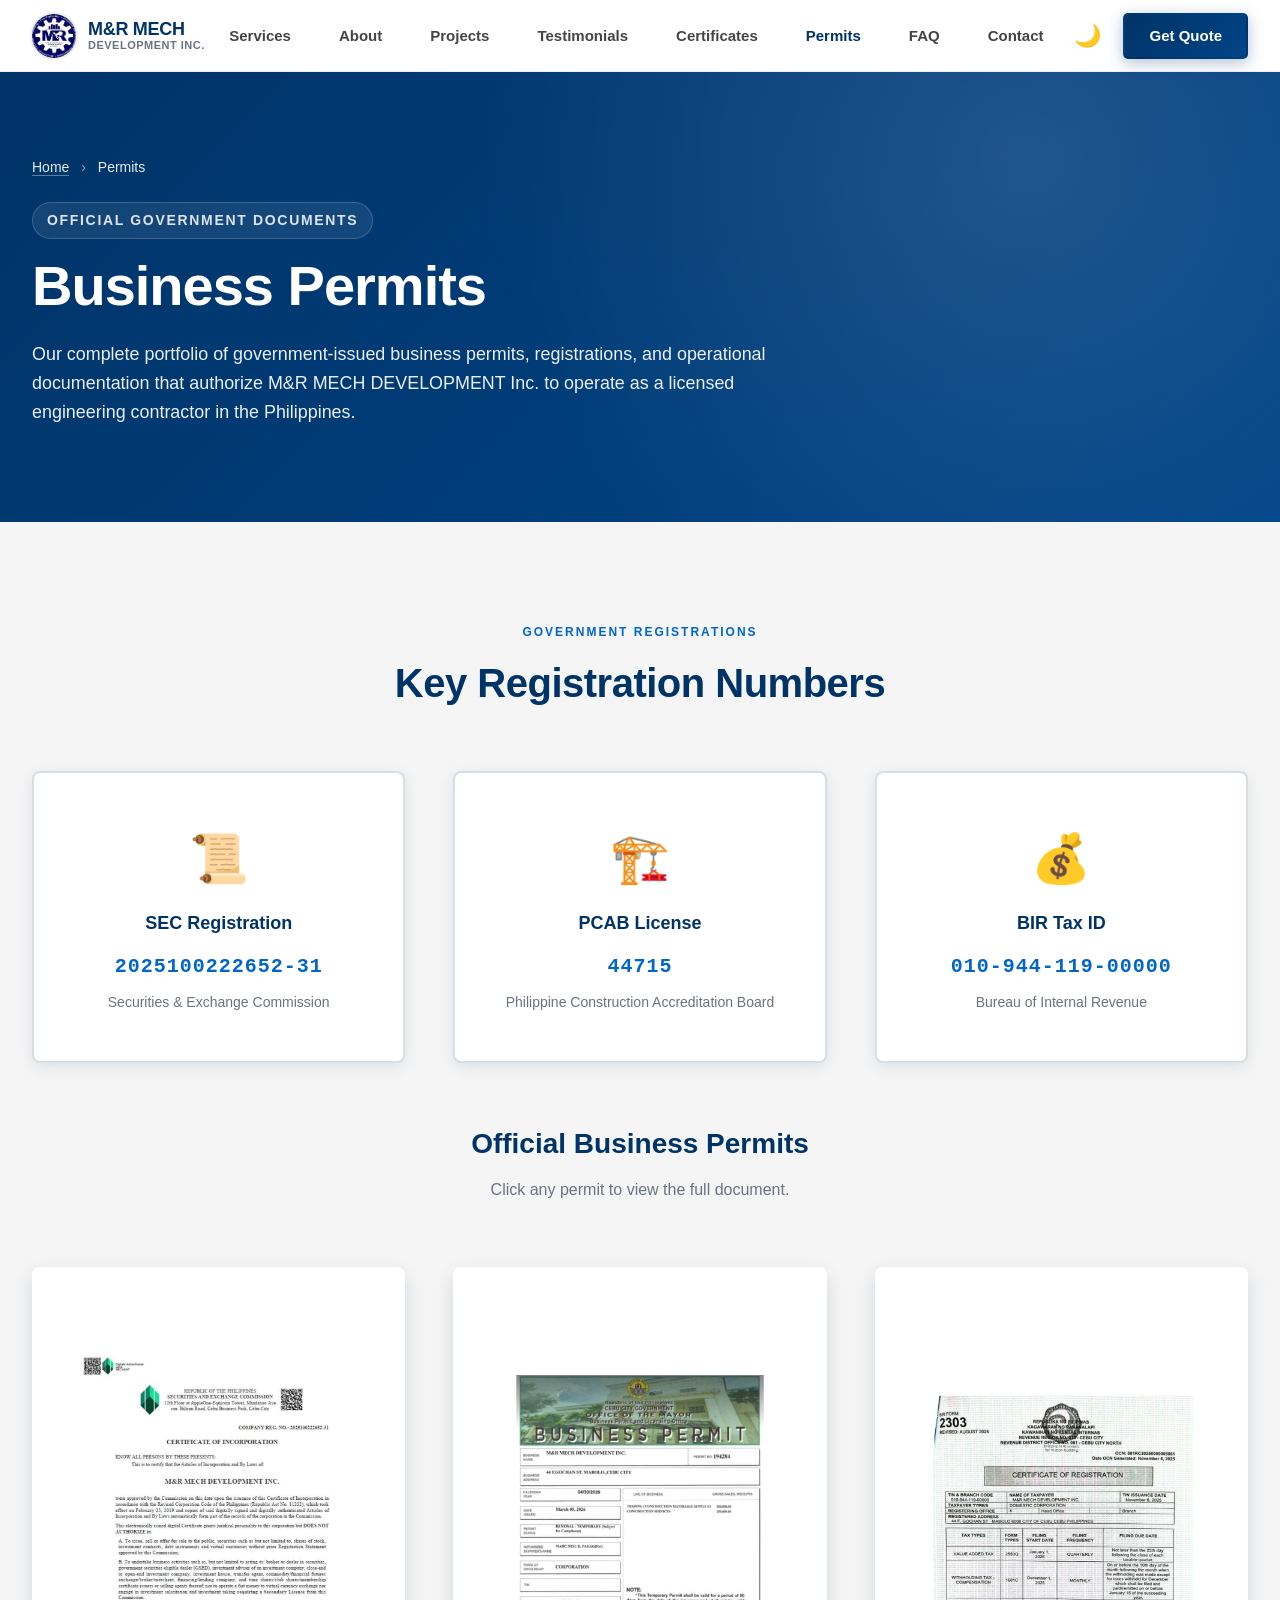
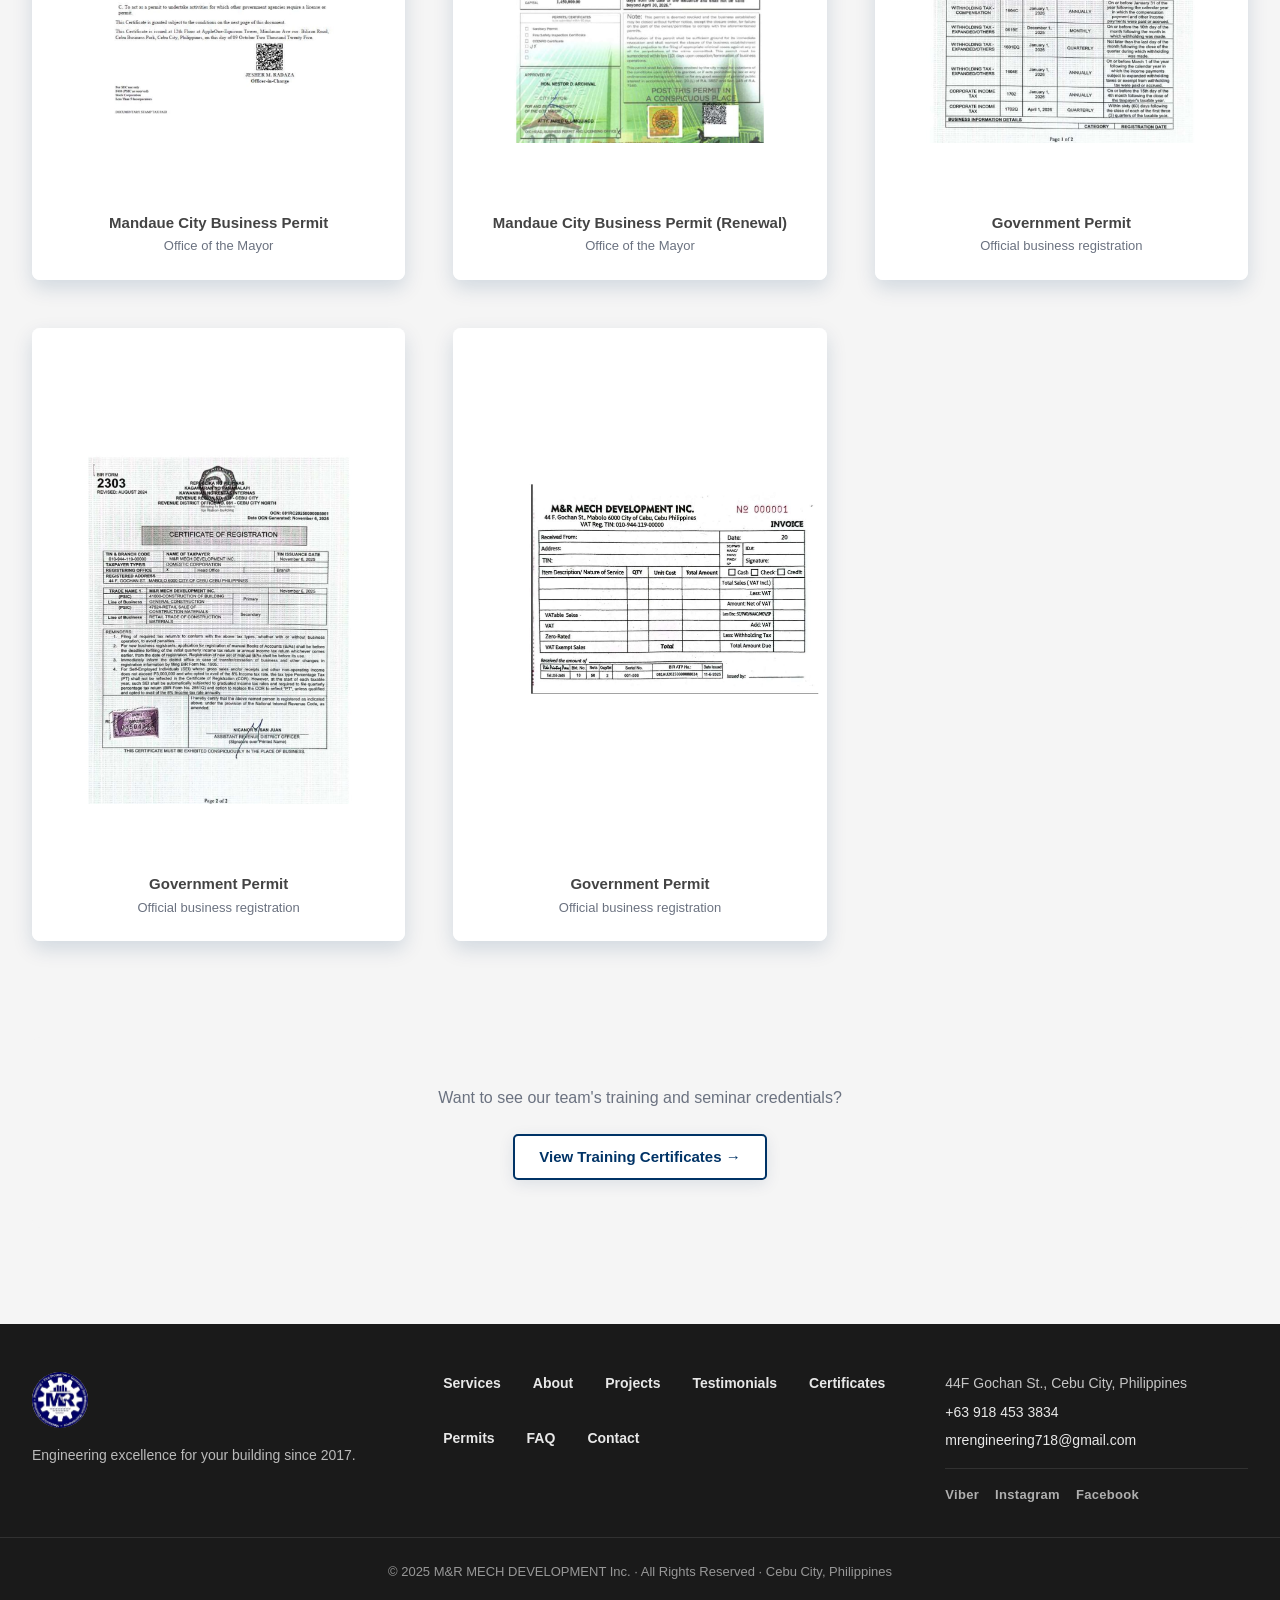
==== commit ef1c2a52: "Remove confidential PRC ID from permits page permit-06.jpg contained the Professional Regulation Com" ====
--- a/permits.html
+++ b/permits.html
@@ -159,18 +159,6 @@
                 <p>Official business registration</p>
               </div>
             </article>
-
-            <article class="cert-item">
-              <div class="cert-image-wrap">
-                <a href="assets/images/permits/permit-06.jpg" target="_blank" rel="noopener">
-                  <img src="assets/images/permits/permit-06.jpg" alt="Government-issued business permit / registration" loading="lazy" />
-                </a>
-              </div>
-              <div class="cert-meta">
-                <h3>Government Permit</h3>
-                <p>Official business registration</p>
-              </div>
-            </article>
           </div>
 
           <!-- See also: Certificates -->
--- a/assets/css/styles.css
+++ b/assets/css/styles.css
@@ -624,73 +624,21 @@
 .founder-card p { color: rgba(255, 255, 255, 0.92); font-size: 14px; line-height: 1.7; margin: 0; }
 
 .about-media-card {
-  /* Gradient fallback if video can't load */
-  background: var(--grad-accent);
+  position: relative;
+  background: #000;            /* fallback */
   border-radius: var(--r-card);
   aspect-ratio: 4 / 5;
-  display: flex;
-  flex-direction: column;
-  justify-content: flex-end;   /* pin content to bottom */
-  color: #fff;
-  padding: 0;                  /* padding handled by .amc-content */
   box-shadow: var(--sh-elevated);
-  position: relative;
   overflow: hidden;
 }
 
-/* Background video */
+/* Background video fills the card */
 .amc-video {
   position: absolute; inset: 0;
   width: 100%; height: 100%;
   object-fit: cover;
+  display: block;
   z-index: 0;
-  pointer-events: none;
-}
-
-/* Dark blue gradient overlay — strong at bottom for readability */
-.about-media-card::before {
-  content: "";
-  position: absolute; inset: 0;
-  background: linear-gradient(
-    to top,
-    rgba(0, 10, 40, 0.93) 0%,
-    rgba(0, 15, 55, 0.72) 40%,
-    rgba(0, 10, 35, 0.35) 70%,
-    transparent 100%
-  );
-  z-index: 1;
-  pointer-events: none;
-}
-
-/* Subtle shimmer sweep over the video (very light) */
-.about-media-card::after {
-  content: "";
-  position: absolute;
-  top: -20%; left: 0;
-  width: 100%; height: 140%;
-  background: linear-gradient(
-    110deg,
-    transparent 30%,
-    rgba(255, 255, 255, 0.04) 42%,
-    rgba(255, 255, 255, 0.10) 50%,
-    rgba(255, 255, 255, 0.04) 58%,
-    transparent 70%
-  );
-  animation: shimmerSweep 8s linear infinite;
-  animation-delay: 2s;
-  z-index: 2;
-  pointer-events: none;
-}
-
-/* Content wrapper — sits above video + overlays */
-.amc-content {
-  position: relative;
-  z-index: 3;
-  padding: var(--sp-xl) var(--sp-xl);
-  display: flex;
-  flex-direction: column;
-  gap: var(--sp-lg);
-  width: 100%;
 }
 
 /* Mute / unmute button */
@@ -728,68 +676,63 @@
 .amc-mute-btn.is-unmuted .icon-muted   { display: none; }
 .amc-mute-btn.is-unmuted .icon-unmuted { display: block; }
 
-.amc-header {
+/* Logo + name overlay — discreet watermark at the bottom of the video */
+.amc-overlay {
+  position: absolute;
+  left: 0;
+  right: 0;
+  bottom: 10px;
+  z-index: 3;
   display: flex;
   flex-direction: column;
   align-items: center;
   text-align: center;
-  gap: var(--sp-sm);
-}
+  gap: 1px;
+  padding: 0 var(--sp-sm);
+  pointer-events: none;       /* let mute button stay clickable above video */
+}
+
 .amc-logo {
-  width: 80px; height: 80px;
+  width: 22px; height: 22px;
   border-radius: 50%;
   object-fit: cover;
   background: #fff;
-  padding: 6px;
-  box-shadow: 0 0 0 3px rgba(255, 255, 255, 0.25), 0 8px 24px rgba(0, 0, 0, 0.3);
-  margin-bottom: 4px;
+  padding: 1px;
+  box-shadow:
+    0 0 0 1px rgba(255, 255, 255, 0.35),
+    0 2px 6px rgba(0, 0, 0, 0.5);
+  margin-bottom: 1px;
 }
 .amc-company {
-  font-size: 18px;
-  font-weight: 900;
-  line-height: 1.25;
+  font-size: 8px;
+  font-weight: 800;
+  line-height: 1.2;
   margin: 0;
-  letter-spacing: -0.3px;
+  letter-spacing: 0;
+  color: #fff;
+  text-shadow:
+    0 1px 1px rgba(0, 0, 0, 0.85),
+    0 1px 3px rgba(0, 0, 0, 0.55);
 }
 .amc-role {
-  font-size: 11px;
+  font-size: 6px;
   font-weight: 700;
-  letter-spacing: 1.5px;
+  letter-spacing: 0.8px;
   text-transform: uppercase;
-  opacity: 0.8;
+  color: #fff;
   margin: 0;
-}
-.amc-sep {
-  height: 1px;
-  background: rgba(255, 255, 255, 0.25);
-}
-.amc-list {
-  list-style: none;
-  margin: 0;
-  padding: 0;
-  display: flex;
-  flex-direction: column;
-  gap: 10px;
-}
-.amc-list li {
-  display: flex;
-  justify-content: space-between;
-  align-items: baseline;
-  gap: var(--sp-sm);
-}
-.amc-k {
-  font-size: 11px;
-  font-weight: 700;
-  letter-spacing: 1px;
-  text-transform: uppercase;
-  opacity: 0.72;
-  white-space: nowrap;
-  flex-shrink: 0;
-}
-.amc-v {
-  font-weight: 700;
-  font-size: 13px;
-  text-align: right;
+  opacity: 0.85;
+  text-shadow:
+    0 1px 1px rgba(0, 0, 0, 0.85),
+    0 1px 2px rgba(0, 0, 0, 0.45);
+}
+
+/* Even tinier on phones */
+@media (max-width: 600px) {
+  .amc-overlay { bottom: 6px; gap: 0; }
+  .amc-logo { width: 16px; height: 16px; padding: 1px; }
+  .amc-company { font-size: 7px; }
+  .amc-role { font-size: 5px; letter-spacing: 0.6px; }
 }
 
 /* ============================================================
@@ -1722,6 +1665,21 @@
   font-size: 16px;
 }
 
+/* Make the outline button readable on this light bg — by default it has white text */
+.cred-see-also .btn-secondary-outline {
+  background: #fff;
+  color: var(--c-primary);
+  border-color: var(--c-primary);
+  box-shadow: var(--sh-subtle);
+}
+.cred-see-also .btn-secondary-outline:hover {
+  background: var(--c-primary);
+  color: #fff;
+  border-color: var(--c-primary);
+  box-shadow: var(--sh-medium);
+  transform: translateY(-2px);
+}
+
 /* ============ RESPONSIVE: multi-page additions ============ */
 @media (max-width: 900px) {
   .credentials-teasers {
